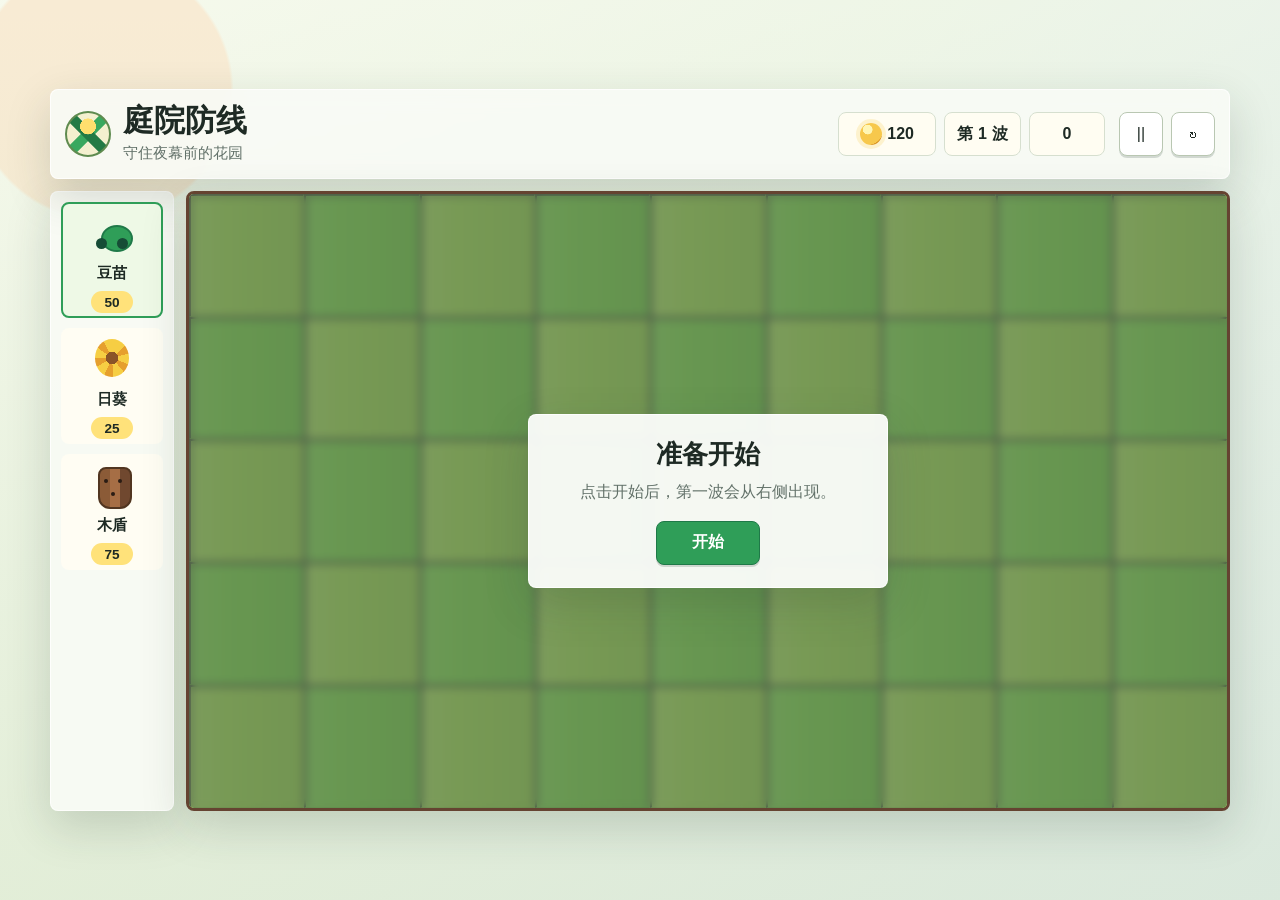
==== public/index.html @ 2e357796 "Add files via upload" ====
<!doctype html>
<html lang="zh-CN">
  <head>
    <meta charset="utf-8">
    <meta name="viewport" content="width=device-width, initial-scale=1">
    <meta name="theme-color" content="#8fcf69">
    <title>庭院防线</title>
    <link rel="stylesheet" href="styles.css">
  </head>
  <body>
    <main class="game-shell">
      <section class="topbar" aria-label="游戏状态">
        <div class="brand">
          <span class="brand-mark" aria-hidden="true"></span>
          <div>
            <h1>庭院防线</h1>
            <p id="statusText">守住夜幕前的花园</p>
          </div>
        </div>

        <div class="meters">
          <div class="meter sun-meter">
            <span class="meter-icon sun-orb" aria-hidden="true"></span>
            <span id="sunCount">120</span>
          </div>
          <div class="meter">
            <span>第</span>
            <strong id="waveCount">1</strong>
            <span>波</span>
          </div>
          <div class="meter">
            <span id="scoreCount">0</span>
          </div>
        </div>

        <div class="actions">
          <button id="pauseBtn" type="button" title="暂停">
            <span aria-hidden="true">||</span>
          </button>
          <button id="restartBtn" type="button" title="重开">
            <span aria-hidden="true">↻</span>
          </button>
        </div>
      </section>

      <section class="play-area">
        <aside class="deck" aria-label="植物卡片">
          <button class="plant-card selected" type="button" data-plant="sprout">
            <span class="plant-art sprout-art" aria-hidden="true"></span>
            <span class="plant-name">豆苗</span>
            <span class="plant-cost">50</span>
          </button>
          <button class="plant-card" type="button" data-plant="sunbloom">
            <span class="plant-art sunbloom-art" aria-hidden="true"></span>
            <span class="plant-name">日葵</span>
            <span class="plant-cost">25</span>
          </button>
          <button class="plant-card" type="button" data-plant="bark">
            <span class="plant-art bark-art" aria-hidden="true"></span>
            <span class="plant-name">木盾</span>
            <span class="plant-cost">75</span>
          </button>
        </aside>

        <div class="board-wrap">
          <div id="board" class="board" aria-label="草坪棋盘"></div>
          <div id="entities" class="entities" aria-hidden="true"></div>
          <div id="projectiles" class="projectiles" aria-hidden="true"></div>
          <div id="floating" class="floating" aria-hidden="true"></div>
          <div id="overlay" class="overlay hidden">
            <div class="overlay-panel">
              <h2 id="overlayTitle">准备开始</h2>
              <p id="overlayText">点击开始后，第一波会从右侧出现。</p>
              <button id="startBtn" type="button">开始</button>
            </div>
          </div>
        </div>
      </section>
    </main>

    <script src="game.js"></script>
  </body>
</html>
---- public/styles.css ----
:root {
  color-scheme: light;
  --ink: #1e2a24;
  --muted: #627169;
  --panel: #f9fbf6;
  --line: #d6dfcf;
  --grass-a: #a7d36f;
  --grass-b: #8fcf69;
  --soil: #b7794c;
  --leaf: #2f9e58;
  --leaf-dark: #1f7948;
  --sun: #f7c84c;
  --danger: #b7473f;
  --water: #407c9b;
  --shadow: 0 16px 45px rgba(36, 54, 44, 0.18);
  font-family: "Microsoft YaHei", "PingFang SC", Arial, sans-serif;
}

* {
  box-sizing: border-box;
}

body {
  min-height: 100vh;
  margin: 0;
  background:
    linear-gradient(180deg, rgba(255, 255, 255, 0.74), rgba(233, 241, 226, 0.84)),
    radial-gradient(circle at 8% 10%, #e5b35a 0 8rem, transparent 8.2rem),
    linear-gradient(135deg, #ddeab8 0%, #bfdca2 42%, #8bb9bd 100%);
  color: var(--ink);
  display: grid;
  place-items: center;
  padding: 18px;
}

button {
  font: inherit;
  color: inherit;
  touch-action: manipulation;
}

.game-shell {
  width: min(1180px, 100%);
  display: grid;
  gap: 12px;
}

.topbar {
  min-height: 86px;
  display: grid;
  grid-template-columns: minmax(230px, 1fr) auto auto;
  align-items: center;
  gap: 14px;
  padding: 14px;
  border: 1px solid rgba(255, 255, 255, 0.76);
  border-radius: 8px;
  background: rgba(249, 251, 246, 0.88);
  box-shadow: var(--shadow);
  backdrop-filter: blur(10px);
}

.brand {
  display: flex;
  align-items: center;
  gap: 12px;
  min-width: 0;
}

.brand-mark {
  width: 46px;
  height: 46px;
  border-radius: 50%;
  background:
    radial-gradient(circle at 50% 32%, #ffdf6e 0 22%, transparent 23%),
    linear-gradient(45deg, transparent 41%, #237a45 42% 58%, transparent 59%),
    linear-gradient(-45deg, transparent 41%, #39a85e 42% 58%, transparent 59%),
    #f4f0cf;
  border: 2px solid #5f8b4f;
  flex: 0 0 auto;
}

h1,
h2,
p {
  margin: 0;
}

h1 {
  font-size: clamp(1.25rem, 2.4vw, 2rem);
  line-height: 1.1;
}

.brand p {
  margin-top: 5px;
  color: var(--muted);
  font-size: 0.95rem;
}

.meters,
.actions {
  display: flex;
  align-items: center;
  gap: 8px;
}

.meter {
  min-width: 76px;
  height: 44px;
  padding: 0 12px;
  border-radius: 8px;
  border: 1px solid var(--line);
  background: #fffdf2;
  display: inline-flex;
  align-items: center;
  justify-content: center;
  gap: 5px;
  font-weight: 700;
  white-space: nowrap;
}

.sun-meter {
  min-width: 98px;
}

.sun-orb,
.sun-drop {
  display: inline-block;
  width: 22px;
  height: 22px;
  border-radius: 50%;
  background: radial-gradient(circle at 35% 30%, #fff6b5 0 22%, var(--sun) 24% 72%, #d99524 74%);
  box-shadow: 0 0 0 4px rgba(247, 200, 76, 0.22);
}

.actions button,
.overlay button {
  height: 44px;
  min-width: 44px;
  border: 1px solid #b9c7b2;
  border-radius: 8px;
  background: #ffffff;
  cursor: pointer;
  box-shadow: 0 2px 0 rgba(40, 69, 50, 0.18);
}

.actions button:hover,
.overlay button:hover,
.plant-card:hover {
  transform: translateY(-1px);
}

.play-area {
  display: grid;
  grid-template-columns: 124px minmax(0, 1fr);
  gap: 12px;
}

.deck {
  display: grid;
  align-content: start;
  gap: 10px;
  padding: 10px;
  border-radius: 8px;
  border: 1px solid rgba(255, 255, 255, 0.74);
  background: rgba(249, 251, 246, 0.9);
  box-shadow: var(--shadow);
}

.plant-card {
  height: 116px;
  border: 2px solid transparent;
  border-radius: 8px;
  background: #fffdf3;
  display: grid;
  place-items: center;
  gap: 3px;
  cursor: pointer;
  position: relative;
  transition: transform 140ms ease, border-color 140ms ease, filter 140ms ease;
}

.plant-card.selected {
  border-color: #2f9e58;
  background: #eef9e6;
}

.plant-card.disabled {
  filter: grayscale(0.8);
  opacity: 0.58;
}

.plant-name {
  font-weight: 800;
  font-size: 0.96rem;
}

.plant-cost {
  min-width: 42px;
  height: 22px;
  border-radius: 999px;
  background: #ffe27a;
  display: inline-flex;
  justify-content: center;
  align-items: center;
  font-size: 0.85rem;
  font-weight: 800;
}

.plant-art {
  position: relative;
  width: 46px;
  height: 50px;
  display: block;
}

.sprout-art::before {
  content: "";
  position: absolute;
  left: 12px;
  top: 18px;
  width: 28px;
  height: 23px;
  border-radius: 50%;
  background: var(--leaf);
  border: 2px solid var(--leaf-dark);
}

.sprout-art::after {
  content: "";
  position: absolute;
  left: 7px;
  top: 31px;
  width: 11px;
  height: 11px;
  border-radius: 50%;
  background: #164c36;
  box-shadow: 21px 0 #164c36;
}

.sunbloom-art::before {
  content: "";
  position: absolute;
  inset: 6px;
  border-radius: 50%;
  background:
    radial-gradient(circle at 50% 50%, #8a5428 0 24%, transparent 25%),
    conic-gradient(from 10deg, #f6ce43 0 10%, #e69f2d 10% 18%, #f6ce43 18% 28%, #e69f2d 28% 36%, #f6ce43 36% 46%, #e69f2d 46% 54%, #f6ce43 54% 64%, #e69f2d 64% 72%, #f6ce43 72% 82%, #e69f2d 82% 90%, #f6ce43 90%);
}

.bark-art::before {
  content: "";
  position: absolute;
  left: 9px;
  top: 8px;
  width: 30px;
  height: 38px;
  border-radius: 8px 8px 12px 12px;
  background: linear-gradient(90deg, #8b5b37 0 33%, #a66e45 34% 65%, #70482f 66%);
  border: 2px solid #513520;
}

.bark-art::after {
  content: "";
  position: absolute;
  left: 15px;
  top: 20px;
  width: 4px;
  height: 4px;
  border-radius: 50%;
  background: #2a1c14;
  box-shadow: 14px 0 #2a1c14, 7px 13px #2a1c14;
}

.board-wrap {
  position: relative;
  height: min(72vh, 620px);
  min-height: 440px;
  border-radius: 8px;
  overflow: hidden;
  border: 3px solid #654331;
  box-shadow: var(--shadow);
  background: #8fcf69;
}

.board {
  position: absolute;
  inset: 0;
  display: grid;
  grid-template-columns: repeat(9, 1fr);
  grid-template-rows: repeat(5, 1fr);
}

.cell {
  border-right: 1px solid rgba(54, 83, 44, 0.18);
  border-bottom: 1px solid rgba(54, 83, 44, 0.18);
  background:
    linear-gradient(90deg, rgba(255, 255, 255, 0.08), transparent 34%, rgba(38, 88, 45, 0.06)),
    var(--grass-a);
  position: relative;
  cursor: pointer;
  touch-action: manipulation;
}

.cell:nth-child(even) {
  background:
    linear-gradient(90deg, rgba(255, 255, 255, 0.06), transparent 34%, rgba(38, 88, 45, 0.07)),
    var(--grass-b);
}

.cell:hover {
  outline: 3px solid rgba(255, 240, 134, 0.72);
  outline-offset: -3px;
}

.cell.denied {
  animation: deny 260ms ease;
}

.entities,
.projectiles,
.floating {
  position: absolute;
  inset: 0;
  pointer-events: none;
}

.plant,
.zombie,
.pea,
.sun-token,
.hit-pop {
  position: absolute;
  transform: translate(-50%, -50%);
}

.plant {
  width: 58px;
  height: 62px;
}

.plant::after {
  content: "";
  position: absolute;
  left: 13px;
  right: 13px;
  bottom: 1px;
  height: 10px;
  border-radius: 50%;
  background: rgba(27, 61, 33, 0.24);
}

.plant.sprout .head {
  position: absolute;
  left: 13px;
  top: 13px;
  width: 36px;
  height: 28px;
  border-radius: 50%;
  background: linear-gradient(135deg, #55bd6e, #1f874d);
  border: 2px solid #17693b;
}

.plant.sprout .head::before,
.plant.sprout .head::after {
  content: "";
  position: absolute;
  top: 11px;
  width: 6px;
  height: 6px;
  border-radius: 50%;
  background: #0d3325;
}

.plant.sprout .head::before {
  left: 8px;
}

.plant.sprout .head::after {
  right: 8px;
}

.plant.sprout .stem,
.plant.sunbloom .stem {
  position: absolute;
  left: 28px;
  top: 38px;
  width: 6px;
  height: 18px;
  border-radius: 999px;
  background: #237a45;
}

.plant.sunbloom .head {
  position: absolute;
  left: 8px;
  top: 4px;
  width: 46px;
  height: 46px;
  border-radius: 50%;
  background:
    radial-gradient(circle at 50% 50%, #7b4a28 0 24%, transparent 25%),
    conic-gradient(#f4ce42 0 12%, #e99831 12% 22%, #f4ce42 22% 34%, #e99831 34% 44%, #f4ce42 44% 57%, #e99831 57% 67%, #f4ce42 67% 80%, #e99831 80% 90%, #f4ce42 90%);
}

.plant.bark .head {
  position: absolute;
  left: 12px;
  top: 4px;
  width: 38px;
  height: 52px;
  border-radius: 9px 9px 15px 15px;
  background: linear-gradient(90deg, #8b5b37 0 33%, #b47a4d 34% 66%, #6e472f 67%);
  border: 2px solid #50341f;
}

.plant.bark .head::before {
  content: "";
  position: absolute;
  left: 9px;
  top: 17px;
  width: 5px;
  height: 5px;
  border-radius: 50%;
  background: #2a1c14;
  box-shadow: 14px 0 #2a1c14, 7px 15px #2a1c14;
}

.zombie {
  width: 48px;
  height: 70px;
  z-index: 4;
}

.zombie .body {
  position: absolute;
  left: 13px;
  top: 24px;
  width: 26px;
  height: 34px;
  border-radius: 7px;
  background: linear-gradient(180deg, #63706b, #414c49);
  border: 2px solid #293331;
}

.zombie .head {
  position: absolute;
  left: 10px;
  top: 3px;
  width: 31px;
  height: 28px;
  border-radius: 50%;
  background: #93a392;
  border: 2px solid #526359;
}

.zombie .head::before {
  content: "";
  position: absolute;
  left: 7px;
  top: 10px;
  width: 5px;
  height: 5px;
  border-radius: 50%;
  background: #1f2926;
  box-shadow: 12px 0 #1f2926;
}

.zombie .feet {
  position: absolute;
  left: 8px;
  bottom: 2px;
  width: 14px;
  height: 7px;
  border-radius: 999px;
  background: #252d2b;
  box-shadow: 22px 0 #252d2b;
  animation: shuffle 600ms steps(2) infinite;
}

.pea {
  width: 15px;
  height: 15px;
  border-radius: 50%;
  background: radial-gradient(circle at 36% 30%, #d7ffc6 0 20%, #61c95f 22% 70%, #208f48 72%);
  box-shadow: 0 2px 8px rgba(19, 103, 45, 0.38);
  z-index: 6;
}

.sun-token {
  width: 34px;
  height: 34px;
  border: 0;
  border-radius: 50%;
  background: radial-gradient(circle at 35% 30%, #fff8c4 0 18%, #f7c84c 20% 72%, #d99524 74%);
  box-shadow: 0 0 0 7px rgba(247, 200, 76, 0.22), 0 8px 20px rgba(100, 76, 23, 0.3);
  pointer-events: auto;
  cursor: pointer;
}

.sun-token::before {
  content: "";
  position: absolute;
  inset: -9px;
  border-radius: 50%;
  background: repeating-conic-gradient(from 0deg, #f7c84c 0 8deg, transparent 8deg 18deg);
  z-index: -1;
}

.hit-pop {
  color: #fff6c0;
  font-weight: 900;
  text-shadow: 0 2px 5px rgba(68, 30, 18, 0.42);
  animation: pop 580ms ease forwards;
}

.overlay {
  position: absolute;
  inset: 0;
  display: grid;
  place-items: center;
  background: rgba(31, 45, 36, 0.34);
  backdrop-filter: blur(4px);
  z-index: 20;
}

.overlay.hidden {
  display: none;
}

.overlay-panel {
  width: min(360px, calc(100% - 32px));
  border-radius: 8px;
  background: rgba(255, 255, 255, 0.93);
  border: 1px solid rgba(255, 255, 255, 0.85);
  padding: 22px;
  text-align: center;
  box-shadow: var(--shadow);
}

.overlay-panel h2 {
  font-size: 1.65rem;
}

.overlay-panel p {
  margin: 10px 0 18px;
  color: var(--muted);
}

.overlay button {
  min-width: 104px;
  background: #2f9e58;
  border-color: #1f7948;
  color: white;
  font-weight: 800;
}

@keyframes shuffle {
  0% {
    transform: translateX(-2px);
  }
  100% {
    transform: translateX(2px);
  }
}

@keyframes deny {
  0%,
  100% {
    filter: none;
  }
  50% {
    filter: saturate(1.6) brightness(1.08);
    background: #d98273;
  }
}

@keyframes pop {
  to {
    transform: translate(-50%, -120%);
    opacity: 0;
  }
}

@media (max-width: 760px) {
  body {
    padding: 8px;
  }

  .topbar {
    grid-template-columns: 1fr auto;
  }

  .meters {
    grid-column: 1 / -1;
    justify-content: space-between;
  }

  .play-area {
    grid-template-columns: 1fr;
  }

  .deck {
    grid-template-columns: repeat(3, minmax(0, 1fr));
    padding: 8px;
  }

  .plant-card {
    height: 96px;
  }

  .board-wrap {
    height: min(68vh, 560px);
    min-height: 380px;
  }
}

@media (max-width: 500px) {
  .brand-mark {
    display: none;
  }

  .topbar {
    gap: 9px;
    padding: 10px;
  }

  .meter {
    min-width: 0;
    flex: 1;
    padding: 0 6px;
  }

  .plant-card {
    height: 88px;
  }

  .plant-art {
    transform: scale(0.82);
  }

  .board-wrap {
    min-height: 340px;
  }
}
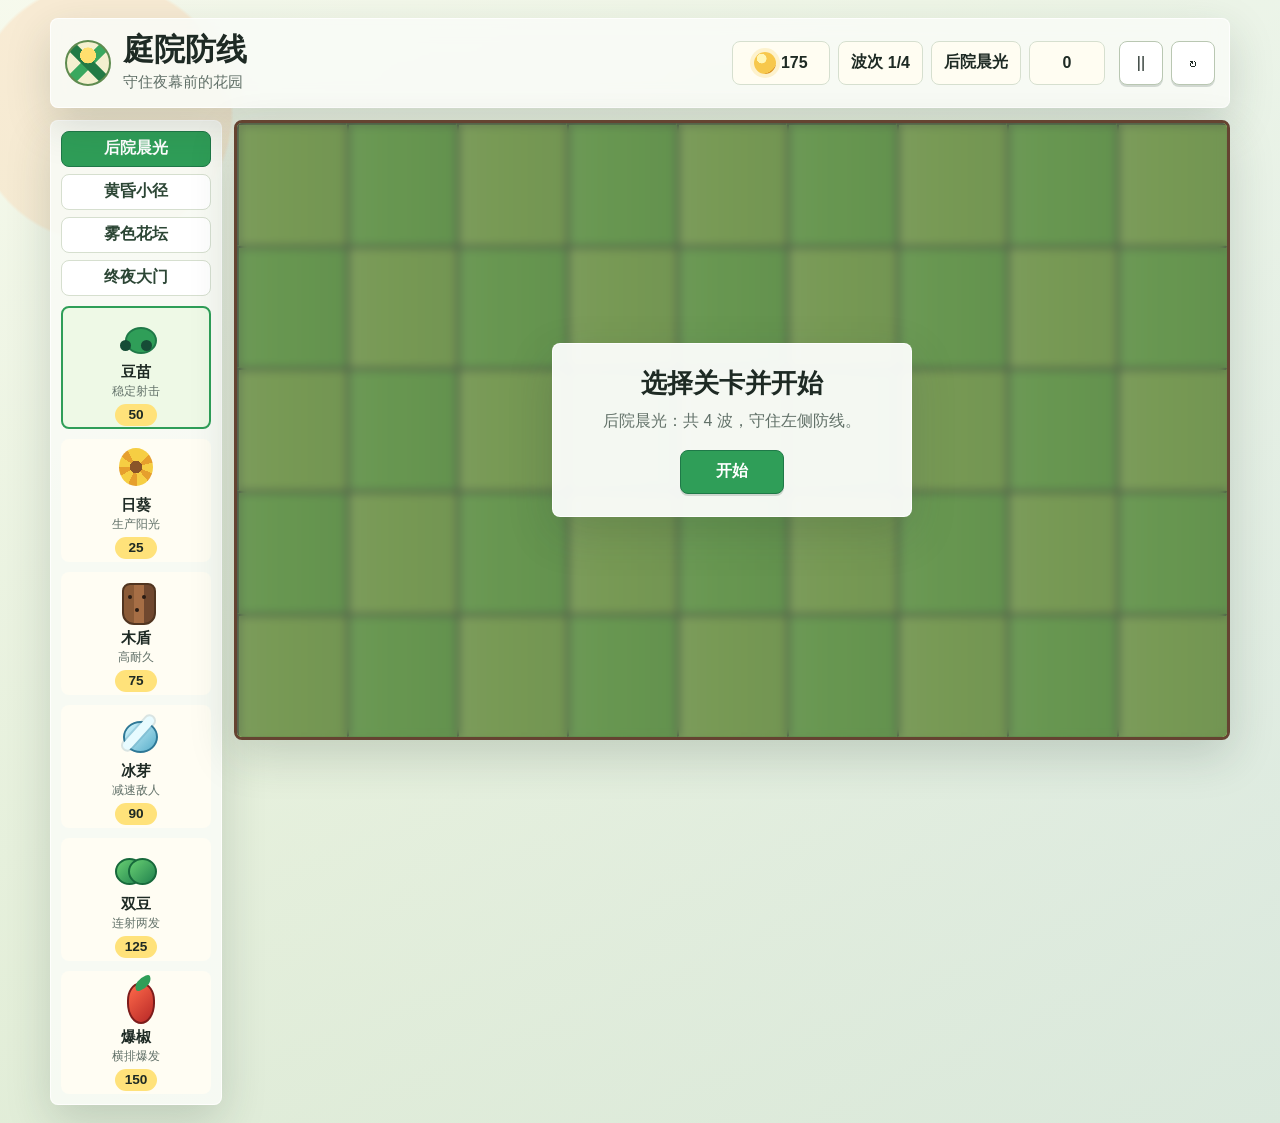
==== commit 9a182987: "Add files via upload" ====
--- a/public/index.html
+++ b/public/index.html
@@ -24,9 +24,11 @@
             <span id="sunCount">120</span>
           </div>
           <div class="meter">
-            <span>第</span>
+            <span>波次</span>
             <strong id="waveCount">1</strong>
-            <span>波</span>
+          </div>
+          <div class="meter level-meter">
+            <span id="levelName">后院晨光</span>
           </div>
           <div class="meter">
             <span id="scoreCount">0</span>
@@ -44,22 +46,9 @@
       </section>
 
       <section class="play-area">
-        <aside class="deck" aria-label="植物卡片">
-          <button class="plant-card selected" type="button" data-plant="sprout">
-            <span class="plant-art sprout-art" aria-hidden="true"></span>
-            <span class="plant-name">豆苗</span>
-            <span class="plant-cost">50</span>
-          </button>
-          <button class="plant-card" type="button" data-plant="sunbloom">
-            <span class="plant-art sunbloom-art" aria-hidden="true"></span>
-            <span class="plant-name">日葵</span>
-            <span class="plant-cost">25</span>
-          </button>
-          <button class="plant-card" type="button" data-plant="bark">
-            <span class="plant-art bark-art" aria-hidden="true"></span>
-            <span class="plant-name">木盾</span>
-            <span class="plant-cost">75</span>
-          </button>
+        <aside class="side-panel" aria-label="游戏控制">
+          <div id="levelTabs" class="level-tabs" aria-label="关卡"></div>
+          <div id="deck" class="deck" aria-label="植物卡片"></div>
         </aside>
 
         <div class="board-wrap">
--- a/public/styles.css
+++ b/public/styles.css
@@ -151,11 +151,11 @@
 
 .play-area {
   display: grid;
-  grid-template-columns: 124px minmax(0, 1fr);
+  grid-template-columns: 172px minmax(0, 1fr);
   gap: 12px;
 }
 
-.deck {
+.side-panel {
   display: grid;
   align-content: start;
   gap: 10px;
@@ -166,8 +166,40 @@
   box-shadow: var(--shadow);
 }
 
+.level-tabs {
+  display: grid;
+  gap: 7px;
+}
+
+.level-tab {
+  min-height: 36px;
+  border: 1px solid var(--line);
+  border-radius: 8px;
+  background: #ffffff;
+  cursor: pointer;
+  font-weight: 800;
+  color: #2c4635;
+}
+
+.level-tab.selected {
+  color: #ffffff;
+  border-color: #1f7948;
+  background: #2f9e58;
+}
+
+.level-tab:disabled {
+  cursor: not-allowed;
+  opacity: 0.7;
+}
+
+.deck {
+  display: grid;
+  align-content: start;
+  gap: 10px;
+}
+
 .plant-card {
-  height: 116px;
+  min-height: 112px;
   border: 2px solid transparent;
   border-radius: 8px;
   background: #fffdf3;
@@ -192,6 +224,13 @@
 .plant-name {
   font-weight: 800;
   font-size: 0.96rem;
+}
+
+.plant-note {
+  min-height: 15px;
+  color: var(--muted);
+  font-size: 0.72rem;
+  line-height: 1;
 }
 
 .plant-cost {
@@ -271,6 +310,75 @@
   box-shadow: 14px 0 #2a1c14, 7px 13px #2a1c14;
 }
 
+.frost-art::before {
+  content: "";
+  position: absolute;
+  left: 10px;
+  top: 13px;
+  width: 31px;
+  height: 28px;
+  border-radius: 50%;
+  background: linear-gradient(135deg, #d6f8ff, #58aeca);
+  border: 2px solid #2e7896;
+}
+
+.frost-art::after {
+  content: "";
+  position: absolute;
+  left: 21px;
+  top: 4px;
+  width: 9px;
+  height: 42px;
+  border-radius: 999px;
+  background: #e8fbff;
+  transform: rotate(42deg);
+  box-shadow: 0 0 0 2px rgba(64, 124, 155, 0.2);
+}
+
+.twin-art::before,
+.twin-art::after {
+  content: "";
+  position: absolute;
+  top: 17px;
+  width: 25px;
+  height: 23px;
+  border-radius: 50%;
+  background: linear-gradient(135deg, #68cf72, #21824e);
+  border: 2px solid #17693b;
+}
+
+.twin-art::before {
+  left: 2px;
+}
+
+.twin-art::after {
+  right: 2px;
+}
+
+.pepper-art::before {
+  content: "";
+  position: absolute;
+  left: 14px;
+  top: 9px;
+  width: 24px;
+  height: 37px;
+  border-radius: 60% 60% 70% 70%;
+  background: linear-gradient(135deg, #ff6a4a, #b72827);
+  border: 2px solid #7d1c1b;
+}
+
+.pepper-art::after {
+  content: "";
+  position: absolute;
+  left: 21px;
+  top: 3px;
+  width: 18px;
+  height: 12px;
+  border-radius: 80% 20% 80% 20%;
+  background: #2f9e58;
+  transform: rotate(-22deg);
+}
+
 .board-wrap {
   position: relative;
   height: min(72vh, 620px);
@@ -380,7 +488,9 @@
 }
 
 .plant.sprout .stem,
-.plant.sunbloom .stem {
+.plant.sunbloom .stem,
+.plant.frost .stem,
+.plant.twin .stem {
   position: absolute;
   left: 28px;
   top: 38px;
@@ -425,6 +535,84 @@
   box-shadow: 14px 0 #2a1c14, 7px 15px #2a1c14;
 }
 
+.plant.frost .head {
+  position: absolute;
+  left: 12px;
+  top: 11px;
+  width: 38px;
+  height: 30px;
+  border-radius: 50%;
+  background: linear-gradient(135deg, #e8fbff, #5bb8d6);
+  border: 2px solid #2e7896;
+}
+
+.plant.frost .head::before,
+.plant.frost .head::after {
+  content: "";
+  position: absolute;
+  top: 11px;
+  width: 5px;
+  height: 5px;
+  border-radius: 50%;
+  background: #15475b;
+}
+
+.plant.frost .head::before {
+  left: 9px;
+}
+
+.plant.frost .head::after {
+  right: 9px;
+}
+
+.plant.twin .head::before,
+.plant.twin .head::after {
+  content: "";
+  position: absolute;
+  top: 14px;
+  width: 27px;
+  height: 25px;
+  border-radius: 50%;
+  background: linear-gradient(135deg, #71d879, #21824e);
+  border: 2px solid #17693b;
+}
+
+.plant.twin .head::before {
+  left: 4px;
+}
+
+.plant.twin .head::after {
+  right: 4px;
+}
+
+.plant.pepper .head {
+  position: absolute;
+  left: 17px;
+  top: 7px;
+  width: 28px;
+  height: 50px;
+  border-radius: 60% 60% 70% 70%;
+  background: linear-gradient(135deg, #ff7d4f, #c62828);
+  border: 2px solid #7d1c1b;
+  box-shadow: 0 0 20px rgba(255, 111, 73, 0.45);
+}
+
+.plant.pepper .head::before {
+  content: "";
+  position: absolute;
+  left: 7px;
+  top: -8px;
+  width: 19px;
+  height: 13px;
+  border-radius: 80% 20% 80% 20%;
+  background: #2f9e58;
+  transform: rotate(-22deg);
+}
+
+.plant.pepper.arming {
+  animation: armPepper 300ms ease infinite alternate;
+}
+
 .zombie {
   width: 48px;
   height: 70px;
@@ -440,6 +628,71 @@
   border-radius: 7px;
   background: linear-gradient(180deg, #63706b, #414c49);
   border: 2px solid #293331;
+}
+
+.zombie.runner .body {
+  background: linear-gradient(180deg, #765e87, #453752);
+  border-color: #31253a;
+}
+
+.zombie.bucket .gear {
+  position: absolute;
+  left: 8px;
+  top: 0;
+  width: 34px;
+  height: 18px;
+  border-radius: 7px 7px 12px 12px;
+  background: linear-gradient(180deg, #d7dce2, #7e8b95);
+  border: 2px solid #59646d;
+  z-index: 2;
+}
+
+.zombie.brute {
+  width: 58px;
+  height: 82px;
+}
+
+.zombie.brute .head {
+  left: 11px;
+  width: 38px;
+  height: 34px;
+  background: #7e957d;
+}
+
+.zombie.brute .body {
+  left: 12px;
+  top: 29px;
+  width: 36px;
+  height: 43px;
+  background: linear-gradient(180deg, #6e6a59, #3d3b31);
+}
+
+.zombie.shade {
+  filter: saturate(0.75) brightness(0.82);
+}
+
+.zombie.shade .body {
+  background: linear-gradient(180deg, #4c5262, #262a34);
+  border-color: #1b1e26;
+}
+
+.zombie.slowed {
+  filter: hue-rotate(155deg) saturate(1.25);
+}
+
+.zombie.burning {
+  filter: sepia(0.65) saturate(1.7);
+}
+
+.hpbar {
+  position: absolute;
+  left: 8px;
+  right: 8px;
+  top: -8px;
+  height: 4px;
+  border-radius: 999px;
+  background: #e54d42;
+  transform-origin: left center;
 }
 
 .zombie .head {
@@ -486,6 +739,21 @@
   z-index: 6;
 }
 
+.frost-pea {
+  background: radial-gradient(circle at 36% 30%, #ffffff 0 18%, #90e6ff 20% 70%, #2f87ae 72%);
+  box-shadow: 0 2px 10px rgba(47, 135, 174, 0.45);
+}
+
+.flame-line {
+  position: absolute;
+  height: 74px;
+  transform: translateY(-50%);
+  border-radius: 999px;
+  background: linear-gradient(90deg, rgba(255, 228, 90, 0), rgba(255, 228, 90, 0.86), rgba(255, 89, 50, 0.72), rgba(255, 228, 90, 0));
+  box-shadow: 0 0 28px rgba(255, 97, 52, 0.55);
+  animation: flamePulse 520ms ease forwards;
+}
+
 .sun-token {
   width: 34px;
   height: 34px;
@@ -511,6 +779,11 @@
   font-weight: 900;
   text-shadow: 0 2px 5px rgba(68, 30, 18, 0.42);
   animation: pop 580ms ease forwards;
+}
+
+.boom-pop {
+  color: #ff7043;
+  font-size: 1.15rem;
 }
 
 .overlay {
@@ -581,6 +854,26 @@
   }
 }
 
+@keyframes armPepper {
+  to {
+    transform: translate(-50%, -50%) scale(1.12) rotate(-3deg);
+  }
+}
+
+@keyframes flamePulse {
+  0% {
+    opacity: 0;
+    transform: translateY(-50%) scaleX(0.4);
+  }
+  45% {
+    opacity: 1;
+  }
+  100% {
+    opacity: 0;
+    transform: translateY(-50%) scaleX(1);
+  }
+}
+
 @media (max-width: 760px) {
   body {
     padding: 8px;
@@ -599,13 +892,20 @@
     grid-template-columns: 1fr;
   }
 
+  .side-panel {
+    padding: 8px;
+  }
+
+  .level-tabs {
+    grid-template-columns: repeat(2, minmax(0, 1fr));
+  }
+
   .deck {
     grid-template-columns: repeat(3, minmax(0, 1fr));
-    padding: 8px;
   }
 
   .plant-card {
-    height: 96px;
+    min-height: 96px;
   }
 
   .board-wrap {
@@ -631,7 +931,7 @@
   }
 
   .plant-card {
-    height: 88px;
+    min-height: 88px;
   }
 
   .plant-art {
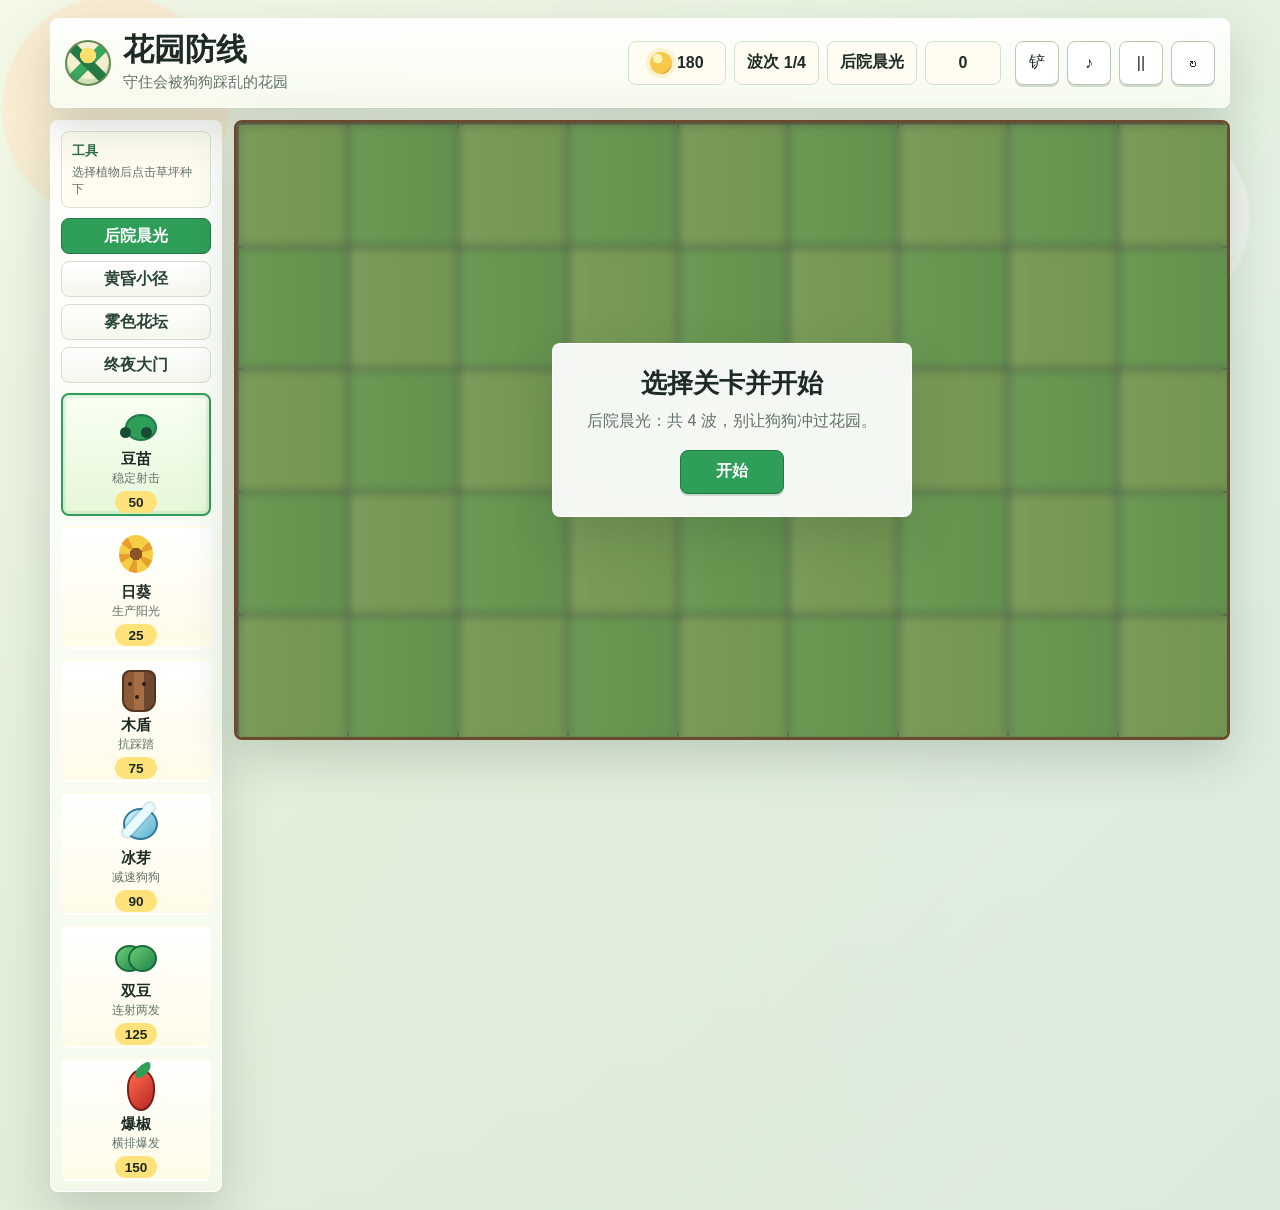
==== commit 04e96820: "Add files via upload" ====
--- a/public/index.html
+++ b/public/index.html
@@ -3,8 +3,8 @@
   <head>
     <meta charset="utf-8">
     <meta name="viewport" content="width=device-width, initial-scale=1">
-    <meta name="theme-color" content="#8fcf69">
-    <title>庭院防线</title>
+    <meta name="theme-color" content="#79bf83">
+    <title>花园防线</title>
     <link rel="stylesheet" href="styles.css">
   </head>
   <body>
@@ -13,8 +13,8 @@
         <div class="brand">
           <span class="brand-mark" aria-hidden="true"></span>
           <div>
-            <h1>庭院防线</h1>
-            <p id="statusText">守住夜幕前的花园</p>
+            <h1>花园防线</h1>
+            <p id="statusText">守住会被狗狗踩乱的花园</p>
           </div>
         </div>
 
@@ -36,6 +36,12 @@
         </div>
 
         <div class="actions">
+          <button id="shovelBtn" type="button" title="铲掉植物">
+            <span aria-hidden="true">铲</span>
+          </button>
+          <button id="soundBtn" type="button" title="音效">
+            <span aria-hidden="true">♪</span>
+          </button>
           <button id="pauseBtn" type="button" title="暂停">
             <span aria-hidden="true">||</span>
           </button>
@@ -47,6 +53,10 @@
 
       <section class="play-area">
         <aside class="side-panel" aria-label="游戏控制">
+          <div class="tool-hint">
+            <strong>工具</strong>
+            <span id="toolText">选择植物后点击草坪种下</span>
+          </div>
           <div id="levelTabs" class="level-tabs" aria-label="关卡"></div>
           <div id="deck" class="deck" aria-label="植物卡片"></div>
         </aside>
@@ -59,7 +69,7 @@
           <div id="overlay" class="overlay hidden">
             <div class="overlay-panel">
               <h2 id="overlayTitle">准备开始</h2>
-              <p id="overlayText">点击开始后，第一波会从右侧出现。</p>
+              <p id="overlayText">点击开始后，第一队狗狗会从右侧出现。</p>
               <button id="startBtn" type="button">开始</button>
             </div>
           </div>
--- a/public/styles.css
+++ b/public/styles.css
@@ -12,7 +12,9 @@
   --sun: #f7c84c;
   --danger: #b7473f;
   --water: #407c9b;
-  --shadow: 0 16px 45px rgba(36, 54, 44, 0.18);
+  --rose: #d86d6d;
+  --violet: #7c6ab0;
+  --shadow: 0 18px 48px rgba(32, 50, 40, 0.18);
   font-family: "Microsoft YaHei", "PingFang SC", Arial, sans-serif;
 }
 
@@ -24,9 +26,10 @@
   min-height: 100vh;
   margin: 0;
   background:
-    linear-gradient(180deg, rgba(255, 255, 255, 0.74), rgba(233, 241, 226, 0.84)),
-    radial-gradient(circle at 8% 10%, #e5b35a 0 8rem, transparent 8.2rem),
-    linear-gradient(135deg, #ddeab8 0%, #bfdca2 42%, #8bb9bd 100%);
+    linear-gradient(180deg, rgba(255, 255, 255, 0.72), rgba(233, 241, 226, 0.88)),
+    radial-gradient(circle at 9% 9%, #eebf63 0 7rem, transparent 7.15rem),
+    radial-gradient(circle at 90% 18%, rgba(255, 255, 255, 0.48) 0 6rem, transparent 6.2rem),
+    linear-gradient(135deg, #d7e8a9 0%, #a3d18a 44%, #7db7b9 100%);
   color: var(--ink);
   display: grid;
   place-items: center;
@@ -54,7 +57,8 @@
   padding: 14px;
   border: 1px solid rgba(255, 255, 255, 0.76);
   border-radius: 8px;
-  background: rgba(249, 251, 246, 0.88);
+  background:
+    linear-gradient(180deg, rgba(255, 255, 255, 0.95), rgba(247, 252, 239, 0.88));
   box-shadow: var(--shadow);
   backdrop-filter: blur(10px);
 }
@@ -76,6 +80,7 @@
     linear-gradient(-45deg, transparent 41%, #39a85e 42% 58%, transparent 59%),
     #f4f0cf;
   border: 2px solid #5f8b4f;
+  box-shadow: inset 0 -5px 0 rgba(35, 122, 69, 0.16);
   flex: 0 0 auto;
 }
 
@@ -143,6 +148,12 @@
   box-shadow: 0 2px 0 rgba(40, 69, 50, 0.18);
 }
 
+.actions button.active {
+  color: white;
+  background: #2f9e58;
+  border-color: #1f7948;
+}
+
 .actions button:hover,
 .overlay button:hover,
 .plant-card:hover {
@@ -162,8 +173,30 @@
   padding: 10px;
   border-radius: 8px;
   border: 1px solid rgba(255, 255, 255, 0.74);
-  background: rgba(249, 251, 246, 0.9);
+  background:
+    linear-gradient(180deg, rgba(255, 255, 255, 0.93), rgba(245, 250, 236, 0.9));
   box-shadow: var(--shadow);
+}
+
+.tool-hint {
+  min-height: 58px;
+  display: grid;
+  gap: 4px;
+  padding: 10px;
+  border: 1px solid #d9e4d0;
+  border-radius: 8px;
+  background: #fffdf2;
+}
+
+.tool-hint strong {
+  font-size: 0.82rem;
+  color: #2f6e49;
+}
+
+.tool-hint span {
+  color: var(--muted);
+  font-size: 0.78rem;
+  line-height: 1.35;
 }
 
 .level-tabs {
@@ -175,7 +208,7 @@
   min-height: 36px;
   border: 1px solid var(--line);
   border-radius: 8px;
-  background: #ffffff;
+  background: linear-gradient(180deg, #ffffff, #f4f8ed);
   cursor: pointer;
   font-weight: 800;
   color: #2c4635;
@@ -202,7 +235,8 @@
   min-height: 112px;
   border: 2px solid transparent;
   border-radius: 8px;
-  background: #fffdf3;
+  background:
+    linear-gradient(180deg, rgba(255, 255, 255, 0.96), rgba(255, 251, 231, 0.94));
   display: grid;
   place-items: center;
   gap: 3px;
@@ -213,7 +247,8 @@
 
 .plant-card.selected {
   border-color: #2f9e58;
-  background: #eef9e6;
+  background: linear-gradient(180deg, #f8fff2, #e6f7d9);
+  box-shadow: inset 0 0 0 3px rgba(47, 158, 88, 0.11);
 }
 
 .plant-card.disabled {
@@ -385,9 +420,11 @@
   min-height: 440px;
   border-radius: 8px;
   overflow: hidden;
-  border: 3px solid #654331;
+  border: 3px solid #6b4a30;
   box-shadow: var(--shadow);
-  background: #8fcf69;
+  background:
+    linear-gradient(90deg, rgba(103, 65, 42, 0.22) 0 7%, transparent 7%),
+    #8fcf69;
 }
 
 .board {
@@ -409,6 +446,14 @@
   touch-action: manipulation;
 }
 
+.board.shovel-mode .cell {
+  cursor: grab;
+}
+
+.board.shovel-mode .cell:hover {
+  outline-color: rgba(216, 109, 109, 0.8);
+}
+
 .cell:nth-child(even) {
   background:
     linear-gradient(90deg, rgba(255, 255, 255, 0.06), transparent 34%, rgba(38, 88, 45, 0.07)),
@@ -433,7 +478,7 @@
 }
 
 .plant,
-.zombie,
+.dog,
 .pea,
 .sun-token,
 .hit-pop {
@@ -444,6 +489,7 @@
 .plant {
   width: 58px;
   height: 62px;
+  z-index: 4;
 }
 
 .plant::after {
@@ -457,6 +503,26 @@
   background: rgba(27, 61, 33, 0.24);
 }
 
+.leaf {
+  position: absolute;
+  width: 20px;
+  height: 13px;
+  border-radius: 80% 20% 80% 20%;
+  background: linear-gradient(135deg, #63bd62, #237a45);
+  bottom: 9px;
+  z-index: 0;
+}
+
+.leaf-a {
+  left: 10px;
+  transform: rotate(-28deg);
+}
+
+.leaf-b {
+  right: 8px;
+  transform: rotate(24deg) scaleX(-1);
+}
+
 .plant.sprout .head {
   position: absolute;
   left: 13px;
@@ -466,6 +532,7 @@
   border-radius: 50%;
   background: linear-gradient(135deg, #55bd6e, #1f874d);
   border: 2px solid #17693b;
+  box-shadow: inset 7px -5px 0 rgba(0, 0, 0, 0.08);
 }
 
 .plant.sprout .head::before,
@@ -510,6 +577,7 @@
   background:
     radial-gradient(circle at 50% 50%, #7b4a28 0 24%, transparent 25%),
     conic-gradient(#f4ce42 0 12%, #e99831 12% 22%, #f4ce42 22% 34%, #e99831 34% 44%, #f4ce42 44% 57%, #e99831 57% 67%, #f4ce42 67% 80%, #e99831 80% 90%, #f4ce42 90%);
+  box-shadow: 0 0 18px rgba(247, 200, 76, 0.38);
 }
 
 .plant.bark .head {
@@ -613,121 +681,246 @@
   animation: armPepper 300ms ease infinite alternate;
 }
 
-.zombie {
-  width: 48px;
-  height: 70px;
+.dog {
+  width: 62px;
+  height: 60px;
+  z-index: 5;
+}
+
+.dog .body {
+  position: absolute;
+  left: 8px;
+  top: 23px;
+  width: 42px;
+  height: 26px;
+  border-radius: 17px 20px 15px 18px;
+  background: linear-gradient(180deg, #f6efe2, #cfb58e);
+  border: 2px solid rgba(73, 54, 38, 0.55);
+  box-shadow: inset -8px -5px 0 rgba(86, 57, 36, 0.1);
+}
+
+.dog .head {
+  position: absolute;
+  left: 37px;
+  top: 10px;
+  width: 27px;
+  height: 27px;
+  border-radius: 48% 52% 45% 52%;
+  background: linear-gradient(180deg, #fff8ec, #d9c19b);
+  border: 2px solid rgba(73, 54, 38, 0.55);
+  z-index: 3;
+}
+
+.dog .head::before,
+.dog .head::after {
+  content: "";
+  position: absolute;
+  top: 10px;
+  width: 4px;
+  height: 4px;
+  border-radius: 50%;
+  background: #2b241d;
+}
+
+.dog .head::before {
+  left: 8px;
+}
+
+.dog .head::after {
+  right: 7px;
+}
+
+.dog .snout {
+  position: absolute;
+  right: -1px;
+  top: 23px;
+  width: 20px;
+  height: 13px;
+  border-radius: 50%;
+  background: #f6efe2;
+  border: 2px solid rgba(73, 54, 38, 0.45);
   z-index: 4;
 }
 
-.zombie .body {
-  position: absolute;
-  left: 13px;
-  top: 24px;
-  width: 26px;
-  height: 34px;
-  border-radius: 7px;
-  background: linear-gradient(180deg, #63706b, #414c49);
-  border: 2px solid #293331;
-}
-
-.zombie.runner .body {
-  background: linear-gradient(180deg, #765e87, #453752);
-  border-color: #31253a;
-}
-
-.zombie.bucket .gear {
-  position: absolute;
-  left: 8px;
-  top: 0;
-  width: 34px;
+.dog .snout::after {
+  content: "";
+  position: absolute;
+  right: 3px;
+  top: 3px;
+  width: 5px;
+  height: 4px;
+  border-radius: 50%;
+  background: #2b241d;
+}
+
+.dog .ear {
+  position: absolute;
+  top: 7px;
+  width: 13px;
   height: 18px;
-  border-radius: 7px 7px 12px 12px;
-  background: linear-gradient(180deg, #d7dce2, #7e8b95);
-  border: 2px solid #59646d;
+  border-radius: 70% 30% 60% 40%;
+  background: #c59663;
+  border: 2px solid rgba(73, 54, 38, 0.42);
   z-index: 2;
 }
 
-.zombie.brute {
-  width: 58px;
-  height: 82px;
-}
-
-.zombie.brute .head {
-  left: 11px;
-  width: 38px;
-  height: 34px;
-  background: #7e957d;
-}
-
-.zombie.brute .body {
+.dog .ear-a {
+  left: 37px;
+  transform: rotate(-18deg);
+}
+
+.dog .ear-b {
+  left: 52px;
+  transform: rotate(20deg) scaleX(-1);
+}
+
+.dog .tail {
+  position: absolute;
+  left: 1px;
+  top: 23px;
+  width: 21px;
+  height: 11px;
+  border-radius: 999px;
+  border-top: 4px solid #c59663;
+  transform: rotate(-28deg);
+  animation: tailWag 480ms ease-in-out infinite alternate;
+}
+
+.dog .feet {
+  position: absolute;
   left: 12px;
-  top: 29px;
-  width: 36px;
-  height: 43px;
-  background: linear-gradient(180deg, #6e6a59, #3d3b31);
-}
-
-.zombie.shade {
-  filter: saturate(0.75) brightness(0.82);
-}
-
-.zombie.shade .body {
-  background: linear-gradient(180deg, #4c5262, #262a34);
-  border-color: #1b1e26;
-}
-
-.zombie.slowed {
-  filter: hue-rotate(155deg) saturate(1.25);
-}
-
-.zombie.burning {
-  filter: sepia(0.65) saturate(1.7);
+  bottom: 5px;
+  width: 13px;
+  height: 7px;
+  border-radius: 999px;
+  background: #5a4230;
+  box-shadow: 16px 0 #5a4230, 31px 0 #5a4230;
+  animation: shuffle 500ms steps(2) infinite;
 }
 
 .hpbar {
   position: absolute;
-  left: 8px;
-  right: 8px;
-  top: -8px;
+  left: 9px;
+  right: 9px;
+  top: -10px;
   height: 4px;
   border-radius: 999px;
   background: #e54d42;
   transform-origin: left center;
 }
 
-.zombie .head {
-  position: absolute;
-  left: 10px;
-  top: 3px;
-  width: 31px;
-  height: 28px;
-  border-radius: 50%;
-  background: #93a392;
-  border: 2px solid #526359;
-}
-
-.zombie .head::before {
-  content: "";
-  position: absolute;
-  left: 7px;
-  top: 10px;
-  width: 5px;
-  height: 5px;
-  border-radius: 50%;
-  background: #1f2926;
-  box-shadow: 12px 0 #1f2926;
-}
-
-.zombie .feet {
-  position: absolute;
-  left: 8px;
-  bottom: 2px;
-  width: 14px;
+.dog .dog-name {
+  position: absolute;
+  left: 5px;
+  right: 1px;
+  bottom: -13px;
+  color: #3b4c40;
+  font-size: 0.58rem;
+  font-weight: 900;
+  text-align: center;
+  text-shadow: 0 1px 0 rgba(255, 255, 255, 0.8);
+}
+
+.dog.bichon .body,
+.dog.bichon .head,
+.dog.bichon .snout {
+  background: linear-gradient(180deg, #fffef8, #eadfcb);
+}
+
+.dog.bichon .ear {
+  background: #eadfcb;
+}
+
+.dog.schnauzer .body,
+.dog.schnauzer .head {
+  background: linear-gradient(180deg, #bfc7c5, #6f7777);
+}
+
+.dog.schnauzer .snout {
+  background: #d8dcda;
+}
+
+.dog.schnauzer .ear {
+  background: #4e5454;
+}
+
+.dog.schnauzer .snout::before {
+  content: "";
+  position: absolute;
+  left: 1px;
+  right: 5px;
+  bottom: -4px;
   height: 7px;
-  border-radius: 999px;
-  background: #252d2b;
-  box-shadow: 22px 0 #252d2b;
-  animation: shuffle 600ms steps(2) infinite;
+  border-radius: 50%;
+  background: #e7ece9;
+}
+
+.dog.corgi .body,
+.dog.corgi .head {
+  background: linear-gradient(180deg, #f1a84b, #bb6429);
+}
+
+.dog.corgi .snout {
+  background: #fff4df;
+}
+
+.dog.corgi .ear {
+  height: 21px;
+  border-radius: 80% 20% 20% 80%;
+  background: #a95724;
+}
+
+.dog.husky .body,
+.dog.husky .head {
+  background: linear-gradient(180deg, #8b98a4, #3d4650);
+}
+
+.dog.husky .head {
+  box-shadow: inset 0 12px 0 #f5f6f0;
+}
+
+.dog.husky .snout {
+  background: #f5f6f0;
+}
+
+.dog.husky .ear {
+  background: #343d47;
+}
+
+.dog.mastiff {
+  width: 75px;
+  height: 74px;
+}
+
+.dog.mastiff .body {
+  width: 53px;
+  height: 35px;
+  top: 27px;
+  background: linear-gradient(180deg, #7a4a31, #442818);
+}
+
+.dog.mastiff .head {
+  left: 45px;
+  width: 34px;
+  height: 34px;
+  background: linear-gradient(180deg, #835135, #3f2517);
+}
+
+.dog.mastiff .snout {
+  top: 27px;
+  background: #2f2119;
+}
+
+.dog.mastiff .ear {
+  background: #2f2119;
+}
+
+.dog.slowed {
+  filter: hue-rotate(155deg) saturate(1.25);
+}
+
+.dog.startled {
+  filter: sepia(0.55) saturate(1.8);
 }
 
 .pea {
@@ -836,6 +1029,12 @@
   }
 }
 
+@keyframes tailWag {
+  to {
+    transform: rotate(18deg);
+  }
+}
+
 @keyframes deny {
   0%,
   100% {
